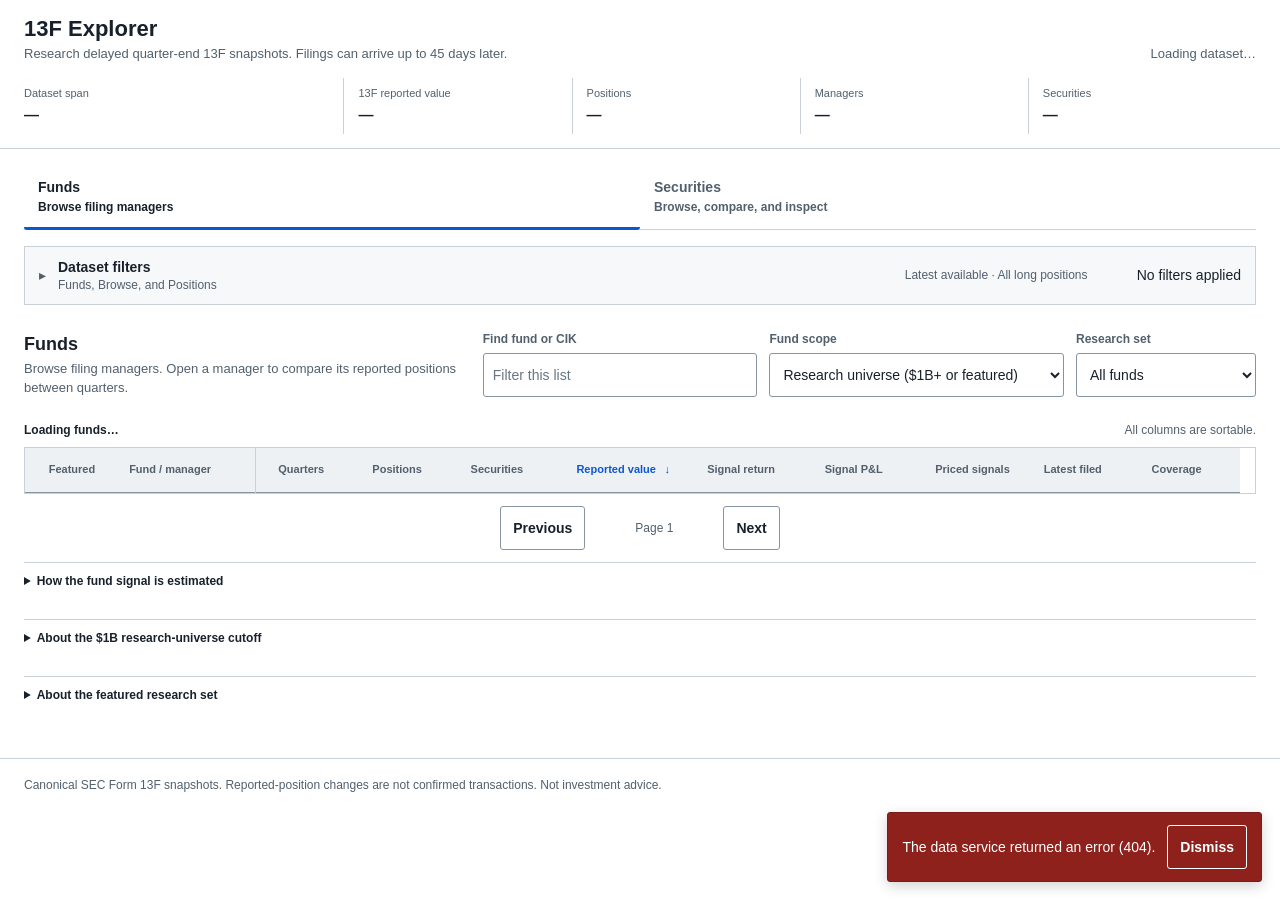
==== index.html @ 6e950f20 "Initial commit" ====
<!doctype html>
<html lang="en">
<head>
  <meta charset="utf-8">
  <meta name="viewport" content="width=device-width, initial-scale=1">
  <title>13F Explorer</title>
  <link rel="icon" href="data:image/svg+xml,%3Csvg xmlns='http://www.w3.org/2000/svg' viewBox='0 0 64 64'%3E%3Crect width='64' height='64' rx='12' fill='%231f4f46'/%3E%3Cpath d='M15 43h34M19 36l8-9 8 6 11-14' fill='none' stroke='%23fff' stroke-width='5' stroke-linecap='round' stroke-linejoin='round'/%3E%3C/svg%3E">
  <link rel="stylesheet" href="styles.css">
</head>
<body>
  <a class="skip-link" href="#mainContent">Skip to data</a>

  <header class="app-header">
    <div class="app-title">
      <div>
        <h1>13F Explorer</h1>
        <p>Research delayed quarter-end 13F snapshots. Filings can arrive up to 45 days later.</p>
      </div>
      <p id="sourceSummary" class="source-summary">Loading dataset…</p>
    </div>
    <dl class="dataset-summary" aria-label="Dataset summary">
      <div><dt>Dataset span</dt><dd id="statPeriod">—</dd></div>
      <div><dt>13F reported value</dt><dd id="statValue">—</dd></div>
      <div><dt>Positions</dt><dd id="statPositions">—</dd></div>
      <div><dt>Managers</dt><dd id="statManagers">—</dd></div>
      <div><dt>Securities</dt><dd id="statIssuers">—</dd></div>
    </dl>
  </header>

  <main id="mainContent" class="app-main" tabindex="-1">
    <nav class="view-navigation" aria-label="Data views">
      <div class="tabs primary-tabs" role="tablist" aria-label="Choose a workspace">
        <button id="tab-funds" class="active" type="button" role="tab" aria-selected="true" aria-controls="funds" data-primary-tab="funds">
          <span>Funds</span><small>Browse filing managers</small>
        </button>
        <button id="tab-securities" type="button" role="tab" aria-selected="false" aria-controls="securities" tabindex="-1" data-primary-tab="securities">
          <span>Securities</span><small>Browse, compare, and inspect</small>
        </button>
      </div>
    </nav>

    <details id="sharedFilters" class="filter-panel">
      <summary class="filter-summary">
        <span class="filter-summary-title"><strong id="filterHeading">Dataset filters</strong><small>Funds, Browse, and Positions</small></span>
        <span id="activeFilterSummary" class="filter-scope">Latest available · All long positions</span>
        <span id="activeFilterCount" class="filter-count" aria-live="polite">No filters applied</span>
      </summary>
      <div class="filter-content">
      <form id="filtersForm" aria-labelledby="filterHeading">
        <div class="primary-filter-grid">
          <label class="field search-field"><span>Search ticker, issuer, manager, CUSIP, or CIK</span><input name="q" type="search" autocomplete="off" placeholder="Search all fields"></label>
          <label class="field"><span>Reporting period</span><select name="period"><option id="latestPeriodOption" value="">Latest available quarter</option></select></label>
          <label class="field"><span>Position type</span><select name="put_call"><option value="">All reported long positions</option><option value="SHARES">Non-option (SH / PRN / other)</option><option value="PUT">Long puts</option><option value="CALL">Long calls</option></select></label>
          <div class="actions"><button class="primary" type="submit">Apply filters</button><button id="reset" type="button">Clear</button></div>
        </div>
        <details id="advancedFilters" class="advanced-filters">
          <summary>Additional filters</summary>
          <div class="advanced-filter-grid">
            <label class="field"><span>Manager</span><input name="manager" list="managerSuggestions" autocomplete="off" placeholder="Name or part of name"></label>
            <label class="field"><span>Issuer</span><input name="issuer" list="issuerSuggestions" autocomplete="off" placeholder="Name or part of name"></label>
            <datalist id="managerSuggestions"></datalist><datalist id="issuerSuggestions"></datalist>
            <label class="field"><span>CUSIP prefix</span><input name="cusip" autocomplete="off" placeholder="For example 037833"></label>
            <label class="field"><span>State / country</span><select name="state"><option value="">All locations</option></select></label>
            <label class="field"><span>Minimum position value ($)</span><input name="min_value" type="number" min="0" step="1000" inputmode="numeric" placeholder="No minimum"></label>
            <label class="field"><span>Maximum position value ($)</span><input name="max_value" type="number" min="0" step="1000" inputmode="numeric" placeholder="No maximum"></label>
          </div>
        </details>
      </form>
      <details class="data-note">
        <summary>Scope and limitations</summary>
        <p>Form 13F reports gross-long shares and options held. It omits short stock and written options. Quarterly snapshots incorporate restatements and later new-holdings amendments. Filing-table totals are reconciled to SEC summaries; discrepancies remain browseable but are excluded from complete-filing comparisons.</p>
      </details>
      </div>
    </details>

    <div class="results">
      <section id="funds" class="tab-panel active" role="tabpanel" aria-labelledby="tab-funds">
        <header class="view-header">
          <div><h2>Funds</h2><p>Browse filing managers. Open a manager to compare its reported positions between quarters.</p></div>
          <div class="local-controls">
            <label class="local-filter"><span>Find fund or CIK</span><input id="fundSearch" type="search" autocomplete="off" placeholder="Filter this list"></label>
            <label class="local-filter scope-filter"><span>Fund scope</span><select id="fundScope"><option value="research" selected>Research universe ($1B+ or featured)</option><option value="all">All filers</option></select></label>
            <label class="local-filter star-filter"><span>Research set</span><select id="fundStarFilter"><option value="all">All funds</option><option value="1">Featured only</option><option value="0">Other funds</option></select></label>
          </div>
        </header>
        <div class="table-toolbar"><p id="fundSummary" aria-live="polite">Loading funds…</p><p>All columns are sortable.</p></div>
        <div class="table-wrap" tabindex="0" role="region" aria-label="Fund directory table">
          <table>
            <caption class="sr-only">Filing managers and featured research set status matching the current filters</caption>
            <thead><tr>
              <th scope="col" class="numeric" data-fund-sort="starred" aria-sort="none"><button class="sort-button" type="button">Featured <i aria-hidden="true"></i></button></th>
              <th scope="col" class="identity-column" data-fund-sort="name" aria-sort="none"><button class="sort-button" type="button">Fund / manager <i aria-hidden="true"></i></button></th>
              <th scope="col" class="numeric" data-fund-sort="filings" aria-sort="none"><button class="sort-button" type="button">Quarters <i aria-hidden="true"></i></button></th>
              <th scope="col" class="numeric" data-fund-sort="positions" aria-sort="none"><button class="sort-button" type="button">Positions <i aria-hidden="true"></i></button></th>
              <th scope="col" class="numeric" data-fund-sort="securities" aria-sort="none"><button class="sort-button" type="button">Securities <i aria-hidden="true"></i></button></th>
              <th scope="col" class="numeric active-sort" data-fund-sort="value" aria-sort="descending"><button class="sort-button" type="button">Reported value <i aria-hidden="true">↓</i></button></th>
              <th scope="col" class="numeric" data-fund-sort="signal_return" aria-sort="none"><button class="sort-button" type="button" title="Hypothetical return across priced inferred position-change signals">Signal return <i aria-hidden="true"></i></button></th>
              <th scope="col" class="numeric" data-fund-sort="signal_pnl" aria-sort="none"><button class="sort-button" type="button" title="Hypothetical dollar result across priced inferred position-change signals">Signal P&amp;L <i aria-hidden="true"></i></button></th>
              <th scope="col" class="numeric" data-fund-sort="signal_coverage" aria-sort="none"><button class="sort-button" type="button" title="Share of eligible inferred signals with usable price data">Priced signals <i aria-hidden="true"></i></button></th>
              <th scope="col" data-fund-sort="latest" aria-sort="none"><button class="sort-button" type="button">Latest filed <i aria-hidden="true"></i></button></th>
              <th scope="col" data-fund-sort="coverage" aria-sort="none"><button class="sort-button" type="button">Coverage <i aria-hidden="true"></i></button></th>
            </tr></thead>
            <tbody id="fundsBody"></tbody>
          </table>
        </div>
        <nav class="pager" aria-label="Fund table pages"><button id="prevFundPage" type="button">Previous</button><span id="fundPageInfo" aria-live="polite">Page 1</span><button id="nextFundPage" type="button">Next</button></nav>
        <details class="data-note"><summary>How the fund signal is estimated</summary><p>The signal infers split-normalized SH-unit changes from complete adjacent-quarter 13F filings, then measures each change from the first market close strictly after its filing through one common latest daily close. Increases and new positions are treated as long exposure; reductions and exits are treated as avoided exposure versus cash. Signal return and Signal P&amp;L are hypothetical research measures—not actual performance, trade dates, sale proceeds, or cost basis—and exclude dividends and trading costs. Funds are ranked only when at least 10 signals are priced, event coverage is at least 80%, and effective bets are at least 5. <span id="fundSignalSource">Price source and latest close date load with the fund data.</span></p></details>
        <details class="data-note"><summary>About the $1B research-universe cutoff</summary><p>The default includes managers with at least $1 billion in latest disclosed 13F value plus every Featured manager. This is a browsing heuristic—not firm AUM or a quality judgment—and All filers keeps every manager available. Exact fund searches check the full directory. Obvious legacy-thousands value submissions are normalized for cutoff eligibility only; displayed Reported value remains as filed.</p></details>
        <details class="data-note"><summary>About the featured research set</summary><p>This editorial set is a research shortcut, not a performance ranking or investment advice. It combines current manager prominence and earnings from <a href="https://www.institutionalinvestor.com/article/hedge-funds/rich-list-institutional-investors-25th-annual-ranking-highest-earning-hedge" target="_blank" rel="noreferrer">Institutional Investor's 2026 Rich List</a>, scale from <a href="https://www.withintelligence.com/insights/billion-dollar-club-h1-2025/" target="_blank" rel="noreferrer">With Intelligence's H1 2025 top-AUM list</a>, and widely followed 13F equity managers from <a href="https://hedgetrace.com/learn/top-hedge-fund-managers" target="_blank" rel="noreferrer">HedgeTrace's 2026 manager list</a>. Only active filers in this local dataset were selected, and exact SEC CIKs—not fuzzy names—determine inclusion. A 13F is delayed and does not show a manager's complete strategy.</p></details>
      </section>

      <section id="securities" class="tab-panel" role="tabpanel" aria-labelledby="tab-securities" hidden>
        <header class="workspace-header">
          <div><h2>Securities</h2><p>Browse reported exposure, compare paired quarters, or inspect individual positions.</p></div>
        </header>
        <div class="workspace-tabs" role="tablist" aria-label="Choose a securities view">
          <button id="tab-overview" class="active" type="button" role="tab" aria-selected="true" aria-controls="overview" data-mode="overview">Browse</button>
          <button id="tab-netadds" type="button" role="tab" aria-selected="false" aria-controls="netadds" tabindex="-1" data-mode="netadds">Quarterly changes</button>
          <button id="tab-holdings" type="button" role="tab" aria-selected="false" aria-controls="holdings" tabindex="-1" data-mode="holdings">Positions</button>
        </div>

      <section id="overview" class="security-mode-panel active" role="tabpanel" aria-labelledby="tab-overview">
        <header class="view-header">
          <div><h3>Browse</h3><p>Compare reported securities and instruments by value. Known tickers precede names; — means unavailable.</p></div>
        </header>
        <dl class="result-summary" aria-label="Filtered result summary">
          <div><dt>13F reported value</dt><dd id="filteredValue">—</dd></div>
          <div><dt>Positions</dt><dd id="filteredPositions">—</dd></div>
          <div><dt>Managers</dt><dd id="filteredManagers">—</dd></div>
          <div><dt>Securities</dt><dd id="filteredIssuers">—</dd></div>
        </dl>
        <div class="table-toolbar"><p id="breakdownTitle">Security totals</p><p id="breakdownSummary" aria-live="polite">Loading securities…</p></div>
        <div class="table-wrap" tabindex="0" role="region" aria-label="Security totals table">
          <table>
            <caption class="sr-only">Security position totals matching the current filters</caption>
            <thead><tr>
              <th scope="col" class="identity-column" data-agg-sort="name" aria-sort="none"><button class="sort-button" type="button"><span id="aggregateNameLabel">Ticker / security</span> <i aria-hidden="true"></i></button></th>
              <th scope="col" class="numeric" data-agg-sort="positions" aria-sort="none"><button class="sort-button" type="button">Positions <i aria-hidden="true"></i></button></th>
              <th scope="col" class="numeric" data-agg-sort="managers" aria-sort="none"><button class="sort-button" type="button">Managers <i aria-hidden="true"></i></button></th>
              <th scope="col" class="numeric active-sort" data-agg-sort="value" aria-sort="descending"><button class="sort-button" type="button">Reported value <i aria-hidden="true">↓</i></button></th>
            </tr></thead>
            <tbody id="breakdownBody"></tbody>
          </table>
        </div>
        <nav class="pager" aria-label="Security totals table pages"><button id="prevAggregatePage" type="button">Previous</button><span id="aggregatePageInfo" aria-live="polite">Page 1</span><button id="nextAggregatePage" type="button">Next</button></nav>
      </section>

      <section id="netadds" class="security-mode-panel" role="tabpanel" aria-labelledby="tab-netadds" hidden>
        <header class="view-header">
          <div><h3>Quarterly changes</h3><p>Compare reported position changes across adjacent-quarter releases for managers with complete filings in both quarters.</p></div>
        </header>
        <p class="inline-caution"><strong>Not trade data:</strong> rankings use SH-unit rows; value changes include price movement, and unit changes can also reflect splits and corporate actions.</p>
        <div class="view-controls net-controls">
          <fieldset class="metric-switch wide-control"><legend>Measure quarterly change by</legend><label><input type="radio" name="netMetric" value="value" checked><span>Reported value change (includes price movement)</span></label><label><input type="radio" name="netMetric" value="portfolio"><span>Portfolio weight change</span></label><label><input type="radio" name="netMetric" value="position"><span>Change vs. prior value</span></label></fieldset>
          <label><span>Position type</span><select id="netPosition"><option value="SHARES">Shares (SH units)</option><option value="PUT">Long puts (SH units)</option><option value="CALL">Long calls (SH units)</option></select></label>
          <label class="wide-control"><span>Find ticker, stock, or CUSIP</span><input id="netSearch" type="search" autocomplete="off" placeholder="Filter the full ranking"></label>
          <label><span>Minimum fund unit-change observations (all releases)</span><input id="netActivity" type="number" min="0" step="1" inputmode="numeric" value="0"></label>
          <label><span>Minimum funds increasing units (latest)</span><input id="netMinAdding" type="number" min="0" step="1" inputmode="numeric" placeholder="No minimum"></label>
          <label><span>Maximum funds increasing units (latest)</span><input id="netMaxAdding" type="number" min="0" step="1" inputmode="numeric" placeholder="No maximum"></label>
          <label><span>Minimum funds decreasing units (latest)</span><input id="netMinCutting" type="number" min="0" step="1" inputmode="numeric" placeholder="No minimum"></label>
          <label><span>Maximum funds decreasing units (latest)</span><input id="netMaxCutting" type="number" min="0" step="1" inputmode="numeric" placeholder="No maximum"></label>
          <label><span>Minimum market cap ($)</span><input id="netMinMarketCap" type="number" min="0" step="1000000" inputmode="numeric" placeholder="No minimum"></label>
          <label><span>Maximum market cap ($)</span><input id="netMaxMarketCap" type="number" min="0" step="1000000" inputmode="numeric" placeholder="No maximum"></label>
          <button id="resetNet" type="button">Clear</button>
        </div>
        <div class="table-toolbar"><p id="netSummary" aria-live="polite">Loading quarterly changes…</p><p id="netDataNote">Complete filings in both quarters only.</p></div>
        <div class="table-wrap" tabindex="0" role="region" aria-label="Quarterly changes ranking table">
          <table>
            <caption class="sr-only">Securities ranked by reported value change, aggregate portfolio-weight change, or change relative to prior reported value across paired 13F releases</caption>
            <thead id="netHead"></thead>
            <tbody id="netBody"></tbody>
          </table>
        </div>
        <nav class="pager" aria-label="Quarterly changes table pages"><button id="prevNetPage" type="button">Previous</button><span id="netPageInfo" aria-live="polite">Page 1</span><button id="nextNetPage" type="button">Next</button></nav>
        <details class="data-note"><summary>How quarterly changes and market cap are calculated</summary><p>Each release uses the paired cohort of managers with complete filings in both adjacent quarters. Security numerators and unit-change breadth use only rows reported with the SH amount type; PRN and other amount types remain available in Positions and detail views but are excluded from this ranking. Reported value change sums signed changes in end-quarter position value and includes price movement; it is not a trade or share-count measure. Portfolio weight change measures the percentage-point change in each ranked security's share of the cohort's full reported 13F portfolio, including PRN and other positions in the denominator. Change vs. prior value divides the release's value change by its prior reported position value; a zero prior position is unavailable, while a full exit is −100%. Multi-release change is a sum for the additive value and portfolio-weight modes, and a prior-value-weighted percentage for change vs. prior value. Zero-base releases are excluded from the latter; defined exits remain included. Trend sorting uses the latest defined release less the earliest defined release and requires two defined releases. Funds increasing and decreasing count managers whose reported units rose or fell in the latest release; their filters are inclusive. Market capitalization comes from a timestamped <a href="https://www.nasdaq.com/market-activity/stocks/screener" target="_blank" rel="noreferrer">Nasdaq Stock Screener</a> snapshot matched by ticker; it is current snapshot data, not historical quarter-end market cap. Unavailable market caps display as an em dash and remain browseable unless a market-cap bound is applied. These are reported-position changes, not confirmed trades.</p></details>
      </section>

      <section id="holdings" class="security-mode-panel" role="tabpanel" aria-labelledby="tab-holdings" hidden>
        <header class="view-header"><div><h3>Positions</h3><p>Inspect every effective manager-quarter security position matching the dataset filters.</p></div></header>
        <div class="table-toolbar"><p id="rowSummary" aria-live="polite">Loading positions…</p><p>All columns are sortable.</p></div>
        <div class="table-wrap" tabindex="0" role="region" aria-label="Individual positions table">
          <table>
            <caption class="sr-only">Individual reported positions matching the current filters</caption>
            <thead><tr>
              <th scope="col" class="identity-column" data-sort="issuer" aria-sort="none"><button class="sort-button" type="button">Ticker / security <i aria-hidden="true"></i></button></th>
              <th scope="col" data-sort="class" aria-sort="none"><button class="sort-button" type="button">Class <i aria-hidden="true"></i></button></th>
              <th scope="col" data-sort="cusip" aria-sort="none"><button class="sort-button" type="button">CUSIP <i aria-hidden="true"></i></button></th>
              <th scope="col" data-sort="manager" aria-sort="none"><button class="sort-button" type="button">Fund / manager <i aria-hidden="true"></i></button></th>
              <th scope="col" data-sort="cik" aria-sort="none"><button class="sort-button" type="button">CIK <i aria-hidden="true"></i></button></th>
              <th scope="col" data-sort="period" aria-sort="none"><button class="sort-button" type="button">Period <i aria-hidden="true"></i></button></th>
              <th scope="col" data-sort="position" aria-sort="none"><button class="sort-button" type="button">Position <i aria-hidden="true"></i></button></th>
              <th scope="col" class="numeric" data-sort="shares" aria-sort="none"><button class="sort-button" type="button">Units <i aria-hidden="true"></i></button></th>
              <th scope="col" class="numeric active-sort" data-sort="value" aria-sort="descending"><button class="sort-button" type="button">Reported value <i aria-hidden="true">↓</i></button></th>
              <th scope="col" data-sort="filing_date" aria-sort="none"><button class="sort-button" type="button">Filed <i aria-hidden="true"></i></button></th>
              <th scope="col" data-sort="form" aria-sort="none"><button class="sort-button" type="button">Coverage / filing <i aria-hidden="true"></i></button></th>
            </tr></thead>
            <tbody id="holdingsBody"></tbody>
          </table>
        </div>
        <nav class="pager" aria-label="Position table pages"><button id="prevPage" type="button">Previous</button><span id="pageInfo" aria-live="polite">Page 1</span><button id="nextPage" type="button">Next</button></nav>
      </section>
      </section>

      <section id="detail" class="tab-panel" role="region" aria-labelledby="detailTitle" hidden>
        <button id="detailBack" class="back-button" type="button">Back to previous view</button>
        <header class="detail-header">
          <div><p id="detailEyebrow" class="detail-type">Detail</p><h2 id="detailTitle" tabindex="-1">—</h2><p id="detailSubtitle">—</p></div>
          <label class="local-filter"><span>Comparison quarter</span><select id="detailPeriod"></select></label>
        </header>
        <dl class="result-summary detail-summary" aria-label="Position change summary">
          <div><dt>13F reported value</dt><dd id="detailValue">—</dd></div>
          <div><dt id="detailAddedLabel">Added / new</dt><dd id="detailAdded">—</dd></div>
          <div><dt id="detailReducedLabel">Reduced / exited</dt><dd id="detailReduced">—</dd></div>
          <div><dt>Comparison</dt><dd id="detailComparison">—</dd></div>
        </dl>
        <section class="history-section" aria-labelledby="historyHeading">
          <h3 id="historyHeading">Quarterly history</h3>
          <div class="history-wrap"><table class="history-table"><caption id="detailHistoryCaption" class="sr-only">Quarterly reported value history</caption><thead><tr><th scope="col">Period</th><th scope="col" class="numeric">Reported value</th><th id="detailHistoryMetric" scope="col">Coverage / positions</th></tr></thead><tbody id="detailHistory"></tbody></table></div>
        </section>
        <div class="view-controls detail-controls">
          <label class="wide-control"><span id="detailSearchLabel">Filter</span><input id="detailSearch" type="search" autocomplete="off" placeholder="Filter results"></label>
          <label><span>Change</span><select id="detailChange"><option value="">All changes</option><option value="INCREASED">Increased</option><option value="REDUCED">Reduced</option><option value="NEW">New position</option><option value="EXITED">Exited</option><option value="UNCHANGED">Unchanged</option><option value="NOT_COMPARABLE">Not comparable</option></select></label>
          <label><span>Position type</span><select id="detailPosition"><option value="">All positions</option><option value="0">Shares / other</option><option value="1">Put</option><option value="2">Call</option></select></label>
        </div>
        <div class="table-toolbar"><p id="detailSummary" aria-live="polite">Loading changes…</p><p>All columns are sortable.</p></div>
        <div class="table-wrap" tabindex="0" role="region" aria-label="Quarter-over-quarter position changes table"><table><caption class="sr-only">Position changes for the selected fund or security</caption><thead id="detailHead"></thead><tbody id="detailBody"></tbody></table></div>
        <nav class="pager" aria-label="Detail table pages"><button id="prevDetailPage" type="button">Previous</button><span id="detailPageInfo" aria-live="polite">Page 1</span><button id="nextDetailPage" type="button">Next</button></nav>
        <details class="data-note"><summary>Comparison limitations</summary><p>Changes compare gross-long units reported at adjacent quarter ends. They are not confirmed trades. Splits, CUSIP changes, confidential treatment, partial filings, and reporting-manager changes can affect comparisons.</p></details>
      </section>
    </div>
  </main>

  <footer><p>Canonical SEC Form 13F snapshots. Reported-position changes are not confirmed transactions. Not investment advice.</p></footer>
  <div id="errorToast" role="alert" aria-live="assertive" hidden><span id="errorMessage"></span><button id="dismissError" type="button">Dismiss</button></div>
  <script src="app.js"></script>
</body>
</html>
---- styles.css ----
:root {
  color-scheme: light;
  --background: #ffffff;
  --surface: #f6f8fa;
  --surface-strong: #eef1f4;
  --text: #18212b;
  --muted: #52606d;
  --border: #c8d0d9;
  --border-strong: #8794a1;
  --accent: #0b57d0;
  --accent-surface: #eaf2ff;
  --positive: #176b3a;
  --positive-surface: #e8f5ed;
  --negative: #a12622;
  --negative-surface: #fbeceb;
  --warning: #765b00;
  --warning-surface: #fff4cc;
  --focus: #0b57d0;
}

* { box-sizing: border-box; }
[hidden] { display: none !important; }

html { overflow-x: clip; background: var(--background); }
body {
  margin: 0;
  overflow-x: clip;
  background: var(--background);
  color: var(--text);
  font: 14px/1.45 -apple-system, BlinkMacSystemFont, "Segoe UI", Roboto, Helvetica, Arial, sans-serif;
}

button, input, select { font: inherit; }
button, select { cursor: pointer; }
a { color: var(--accent); }
a:hover { text-decoration-thickness: 2px; }

:where(a, button, input, select, summary, [tabindex]):focus-visible {
  outline: 3px solid var(--focus);
  outline-offset: 2px;
}

.skip-link {
  position: fixed;
  z-index: 1000;
  top: 8px;
  left: 8px;
  translate: 0 -160%;
  padding: 9px 12px;
  border: 1px solid var(--text);
  background: var(--background);
  color: var(--text);
  font-weight: 700;
}
.skip-link:focus { translate: 0; }

.app-header { border-bottom: 1px solid var(--border); }
.app-title,
.dataset-summary,
.app-main {
  width: min(1800px, 100%);
  margin-inline: auto;
}
.app-title {
  display: flex;
  align-items: end;
  justify-content: space-between;
  gap: 24px;
  padding: 16px 24px 14px;
}
.app-title h1 { margin: 0; font-size: 22px; line-height: 1.2; }
.app-title p { margin: 3px 0 0; color: var(--muted); font-size: 13px; }
.source-summary { text-align: right; }

.dataset-summary {
  display: grid;
  grid-template-columns: minmax(220px, 1.4fr) repeat(4, minmax(120px, 1fr));
  margin-block: 0;
  padding: 0 24px 14px;
}
.dataset-summary > div {
  padding: 8px 14px;
  border-left: 1px solid var(--border);
}
.dataset-summary > div:first-child { padding-left: 0; border-left: 0; }
.dataset-summary dt,
.result-summary dt {
  color: var(--muted);
  font-size: 11px;
}
.dataset-summary dd,
.result-summary dd {
  margin: 2px 0 0;
  font-size: 15px;
  font-weight: 650;
  font-variant-numeric: tabular-nums;
}

.app-main { padding: 18px 24px 36px; }
.view-navigation { margin-bottom: 16px; border-bottom: 1px solid var(--border); }
.tabs { display: grid; grid-template-columns: repeat(2, minmax(150px, 1fr)); }
.tabs button {
  min-height: 62px;
  margin-bottom: -1px;
  padding: 10px 14px;
  border: 0;
  border-bottom: 3px solid transparent;
  background: transparent;
  color: var(--muted);
  text-align: left;
}
.tabs button:hover { background: var(--surface); color: var(--text); }
.tabs button.active {
  border-bottom-color: var(--accent);
  background: var(--background);
  color: var(--text);
}
.tabs span { display: block; font-size: 14px; font-weight: 700; }
.tabs small { display: block; margin-top: 2px; font-size: 12px; }

.filter-panel {
  margin-bottom: 22px;
  padding: 0;
  border: 1px solid var(--border);
  background: var(--surface);
}
.filter-summary {
  display: grid;
  grid-template-columns: auto minmax(170px, 1fr) minmax(220px, auto) auto;
  align-items: center;
  gap: 12px;
  min-height: 54px;
  padding: 10px 14px;
  cursor: pointer;
  list-style: none;
}
.filter-summary::-webkit-details-marker { display: none; }
.filter-summary::marker { content: ""; }
.filter-summary::before { content: "▸"; color: var(--muted); font-size: 14px; }
.filter-panel[open] > .filter-summary::before { content: "▾"; }
.filter-panel[open] > .filter-summary { border-bottom: 1px solid var(--border); }
.filter-summary-title { display: flex; flex-direction: column; min-width: 0; }
.filter-summary-title strong { font-size: 14px; }
.filter-summary-title small,
.filter-scope { color: var(--muted); font-size: 12px; }
.filter-scope { overflow: hidden; text-overflow: ellipsis; white-space: nowrap; }
.filter-content { padding: 14px; }
.panel-heading,
.view-header,
.detail-header,
.table-toolbar {
  display: flex;
  align-items: end;
  justify-content: space-between;
  gap: 24px;
}
.compact-heading { align-items: center; margin-bottom: 12px; }
.panel-heading h2,
.view-header h2,
.view-header h3,
.workspace-header h2,
.detail-header h2 { margin: 0; font-size: 18px; line-height: 1.3; }
.panel-heading p,
.view-header p,
.workspace-header p,
.detail-header p { margin: 3px 0 0; color: var(--muted); font-size: 13px; }
.filter-count { white-space: nowrap; }

.primary-filter-grid {
  display: grid;
  grid-template-columns: minmax(260px, 2fr) minmax(175px, .85fr) minmax(190px, 1fr) auto;
  align-items: end;
  gap: 12px;
}
.advanced-filter-grid {
  display: grid;
  grid-template-columns: repeat(3, minmax(180px, 1fr));
  gap: 12px;
  padding-top: 12px;
}
.field,
.local-filter,
.view-controls > label { display: block; min-width: 0; }
.field > span,
.local-filter > span,
.view-controls label > span,
.metric-switch legend {
  display: block;
  margin-bottom: 5px;
  color: var(--muted);
  font-size: 12px;
  font-weight: 600;
}
input,
select {
  width: 100%;
  min-height: 44px;
  padding: 7px 9px;
  border: 1px solid var(--border-strong);
  border-radius: 3px;
  background: var(--background);
  color: var(--text);
}
input::placeholder { color: #687684; opacity: 1; }
.actions { display: flex; gap: 8px; }
button {
  min-height: 44px;
  padding: 7px 12px;
  border: 1px solid var(--border-strong);
  border-radius: 3px;
  background: var(--background);
  color: var(--text);
  font-weight: 600;
}
button:hover:not(:disabled) { border-color: var(--text); background: var(--surface-strong); }
button.primary { border-color: var(--accent); background: var(--accent); color: #fff; }
button.primary:hover { background: #0848ad; }
button:disabled { cursor: not-allowed; opacity: .48; }

.advanced-filters,
.data-note { margin-top: 12px; border-top: 1px solid var(--border); }
.advanced-filters summary,
.data-note summary {
  width: fit-content;
  min-height: 44px;
  padding: 10px 0 0;
  color: var(--text);
  cursor: pointer;
  font-size: 12px;
  font-weight: 650;
}
.data-note p { max-width: 1000px; margin: 8px 0 0; color: var(--muted); font-size: 12px; }

.results { min-width: 0; }
.tab-panel,
.security-mode-panel { min-width: 0; overflow-x: clip; contain: paint; }
.workspace-header { margin: 4px 0 12px; }
.workspace-tabs {
  display: grid;
  grid-template-columns: repeat(3, minmax(140px, 1fr));
  margin-bottom: 18px;
  border-bottom: 1px solid var(--border);
}
.workspace-tabs button {
  margin-bottom: -1px;
  border: 0;
  border-bottom: 3px solid transparent;
  border-radius: 0;
  background: transparent;
  color: var(--muted);
}
.workspace-tabs button:hover { background: var(--surface); color: var(--text); }
.workspace-tabs button.active { border-bottom-color: var(--accent); color: var(--text); }
.view-header { margin: 4px 0 16px; }
.inline-caution {
  margin: -6px 0 14px;
  padding: 9px 11px;
  border-left: 3px solid var(--warning);
  background: var(--warning-surface);
  color: var(--text);
  font-size: 12px;
}
.view-header > div:first-child,
.detail-header > div:first-child { min-width: 0; }
.local-filter { width: min(340px, 42%); flex: 0 0 auto; }
.local-controls { display: flex; flex: 0 1 960px; flex-wrap: wrap; align-items: end; justify-content: end; gap: 12px; }
.local-controls .local-filter { width: auto; flex: 1 1 260px; }
.local-controls .star-filter { flex: 0 0 180px; }
.local-controls .scope-filter { flex: 1 1 280px; }

.result-summary {
  display: grid;
  grid-template-columns: repeat(4, minmax(120px, 1fr));
  margin: 0 0 16px;
  border: 1px solid var(--border);
  background: var(--surface);
}
.result-summary > div { padding: 10px 12px; border-left: 1px solid var(--border); }
.result-summary > div:first-child { border-left: 0; }

.table-toolbar { align-items: center; min-height: 34px; margin-top: 10px; }
.table-toolbar p { margin: 0; color: var(--muted); font-size: 12px; }
.table-toolbar p:first-child { color: var(--text); font-weight: 650; }
.table-toolbar p.comparison-warning { color: var(--warning); }
.table-wrap {
  max-height: min(68vh, 820px);
  overflow: auto;
  border: 1px solid var(--border);
  background: var(--background);
  scrollbar-gutter: stable;
}
.table-wrap:focus-visible { outline-offset: 3px; }
table {
  width: 100%;
  border-collapse: separate;
  border-spacing: 0;
  white-space: nowrap;
  font-size: 12px;
}
th,
td {
  padding: 9px 10px;
  border-bottom: 1px solid #dfe4e8;
  text-align: left;
  vertical-align: top;
}
thead th {
  position: sticky;
  z-index: 2;
  top: 0;
  padding: 0;
  border-bottom: 1px solid var(--border-strong);
  background: var(--surface-strong);
  color: var(--muted);
  font-size: 11px;
  font-weight: 650;
}
tbody tr:nth-child(even) { background: #fafbfc; }
tbody tr:hover { background: var(--accent-surface); }
tbody tr:last-child td { border-bottom: 0; }
.numeric { text-align: right; font-variant-numeric: tabular-nums; }
th.numeric .sort-button { justify-content: flex-end; text-align: right; }
.sort-button {
  display: flex;
  align-items: center;
  gap: 5px;
  width: 100%;
  min-height: 44px;
  padding: 8px 10px;
  border: 0;
  border-radius: 0;
  background: transparent;
  color: inherit;
  font-size: inherit;
  font-weight: inherit;
  white-space: nowrap;
}
.sort-button:hover { background: #e2e7ec; }
th.active-sort { color: var(--accent); }
.sort-button i { min-width: 9px; font-style: normal; }

.identity-column {
  position: sticky;
  z-index: 1;
  left: 0;
  max-width: 360px;
  background: var(--background);
  box-shadow: 1px 0 0 var(--border);
}
thead .identity-column {
  z-index: 4;
  background: var(--surface-strong);
}
tbody tr:nth-child(even) > .identity-column { background: #fafbfc; }
tbody tr:hover > .identity-column { background: var(--accent-surface); }

.cell-main { max-width: 300px; overflow: hidden; text-overflow: ellipsis; font-weight: 650; }
.cell-sub { margin-top: 3px; color: var(--muted); font-size: 11px; }
.group-link {
  display: inline-flex;
  align-items: center;
  max-width: 340px;
  min-height: 44px;
  overflow: hidden;
  padding: 0;
  border: 0;
  background: transparent;
  color: var(--accent);
  font: inherit;
  font-weight: 600;
  text-align: left;
  text-decoration: underline;
  text-decoration-color: transparent;
  text-overflow: ellipsis;
  white-space: nowrap;
}
.group-link:hover { background: transparent; text-decoration-color: currentColor; }
.fund-star { display: inline-block; flex: 0 0 auto; margin-right: 6px; color: var(--warning); font-size: 16px; line-height: 1; }
.fund-star.unstarred { margin-right: 0; color: var(--muted); }
.star-cell { min-width: 58px; }
.ticker-symbol {
  display: inline-block;
  min-width: 44px;
  color: var(--text);
  font-family: ui-monospace, SFMono-Regular, Menlo, Consolas, monospace;
  font-size: 11px;
  font-weight: 750;
}
.ticker-missing { color: var(--muted); font-weight: 500; }
.ticker-separator { margin-inline: 7px; color: var(--muted); }

.coverage,
.change-badge,
.badge {
  display: inline-block;
  padding: 2px 5px;
  border: 1px solid var(--border);
  border-radius: 2px;
  background: var(--surface);
  color: var(--text);
  font-size: 10px;
  font-weight: 650;
}
.coverage-complete { border-color: transparent; background: transparent; color: var(--muted); }
.coverage-notice,
.coverage-partial,
.coverage-inferred,
.coverage-mixed,
.coverage-missing,
.coverage-unknown,
.change-not_comparable { border-color: #d6bc63; background: var(--warning-surface); color: var(--warning); }
.change-increased,
.change-new { border-color: #91c8a6; background: var(--positive-surface); color: var(--positive); }
.change-reduced,
.change-exited,
.badge.put { border-color: #dfa4a1; background: var(--negative-surface); color: var(--negative); }
.change-unknown { color: var(--muted); }
.coverage-inline {
  display: inline-flex;
  flex-wrap: wrap;
  align-items: center;
  gap: 4px 7px;
}
.cell-sub.coverage-inline { display: flex; }
.positive { color: var(--positive); }
.negative { color: var(--negative); }
.net-score { font-weight: 750; }

.pager {
  display: flex;
  align-items: center;
  justify-content: center;
  gap: 14px;
  margin-top: 12px;
}
.pager span { min-width: 110px; color: var(--muted); font-size: 12px; text-align: center; }

.view-controls {
  display: grid;
  grid-template-columns: repeat(4, minmax(150px, 1fr)) auto;
  align-items: end;
  gap: 12px;
  margin: 12px 0 16px;
  padding: 12px;
  border: 1px solid var(--border);
  background: var(--surface);
}
.view-controls .wide-control { grid-column: span 2; }
.metric-switch { display: flex; flex-wrap: wrap; gap: 7px 14px; min-width: 0; margin: 0; padding: 0; border: 0; }
.metric-switch legend { width: 100%; }
.metric-switch label { display: inline-flex; align-items: center; gap: 7px; min-height: 44px; cursor: pointer; }
.metric-switch input { width: 20px; min-height: 20px; margin: 0; }
.metric-switch label > span { margin: 0; color: var(--text); font-size: 12px; font-weight: 500; }

.mini-chart { display: block; width: 92px; height: 34px; }
.mini-chart .axis { stroke: var(--border-strong); stroke-width: 1; }
.mini-chart .positive-bar { fill: var(--positive); }
.mini-chart .negative-bar { fill: var(--negative); }
.mini-chart .zero-bar { fill: var(--border-strong); }

.loading {
  padding: 30px 16px;
  color: var(--muted);
  text-align: center;
}

.back-button { margin: 0 0 14px; }
.detail-header { margin-bottom: 16px; }
.detail-type { font-weight: 650; }
.detail-header h2 { max-width: 1000px; font-size: 22px; }
.detail-summary { margin-bottom: 18px; }
.history-section { margin: 18px 0; }
.history-section h3 { margin: 0 0 8px; font-size: 14px; }
.history-wrap { max-width: 640px; border: 1px solid var(--border); }
.history-table { white-space: normal; }
.history-table thead th { padding: 7px 9px; }
.history-table td { padding: 7px 9px; }

#errorToast {
  position: fixed;
  z-index: 100;
  right: 18px;
  bottom: 18px;
  max-width: min(440px, calc(100vw - 36px));
  padding: 12px 14px;
  border: 1px solid #771c19;
  border-radius: 3px;
  background: #8f211d;
  color: #fff;
  box-shadow: 0 4px 14px rgb(0 0 0 / 18%);
}
#errorToast { display: flex; align-items: center; gap: 12px; }
#errorToast button { flex: 0 0 auto; border-color: #fff; background: transparent; color: #fff; }

.sr-only {
  position: absolute;
  width: 1px;
  height: 1px;
  padding: 0;
  margin: -1px;
  overflow: hidden;
  clip: rect(0, 0, 0, 0);
  white-space: nowrap;
  border: 0;
}

footer {
  padding: 18px 24px;
  border-top: 1px solid var(--border);
  color: var(--muted);
  font-size: 12px;
}
footer p { width: min(1752px, 100%); margin: 0 auto; }

@media (max-width: 1050px) {
  .primary-filter-grid { grid-template-columns: minmax(250px, 2fr) repeat(2, minmax(170px, 1fr)); }
  .primary-filter-grid .actions { grid-column: 1 / -1; }
  .view-controls { grid-template-columns: repeat(3, minmax(150px, 1fr)); }
}

@media (max-width: 760px) {
  .app-title { align-items: start; }
  .dataset-summary { grid-template-columns: repeat(3, 1fr); gap: 1px; }
  .dataset-summary > div { padding: 7px 10px; border-left: 0; }
  .dataset-summary > div:first-child { grid-column: 1 / -1; }
  .tabs { grid-template-columns: 1fr 1fr; }
  .tabs button { border-bottom: 1px solid var(--border); }
  .tabs button.active { border-bottom: 3px solid var(--accent); }
  .primary-filter-grid,
  .advanced-filter-grid,
  .view-controls { grid-template-columns: 1fr 1fr; }
  .search-field,
  .view-controls .wide-control { grid-column: 1 / -1; }
  .panel-heading,
  .view-header,
  .workspace-header,
  .detail-header,
  .table-toolbar { align-items: start; flex-direction: column; gap: 8px; }
  .local-filter { width: 100%; }
  .local-controls { width: 100%; flex: 1 1 auto; justify-content: stretch; }
  .result-summary { grid-template-columns: 1fr 1fr; }
  .result-summary > div:nth-child(odd) { border-left: 0; }
  .result-summary > div:nth-child(n + 3) { border-top: 1px solid var(--border); }
  .table-toolbar p:last-child::after { content: " Scroll horizontally for additional columns."; }
  .identity-column { max-width: min(72vw, 300px); }
}

@media (max-width: 480px) {
  .app-title { display: block; padding: 14px 14px 10px; }
  .source-summary { margin-top: 8px !important; text-align: left; }
  .dataset-summary { padding: 0 14px 10px; grid-template-columns: 1fr 1fr; }
  .dataset-summary > div:first-child { grid-column: 1 / -1; }
  .app-main { padding: 12px 14px 28px; }
  .tabs small { font-size: 11px; }
  .workspace-tabs { grid-template-columns: repeat(3, minmax(0, 1fr)); }
  .workspace-tabs button { padding-inline: 6px; }
  .filter-summary { grid-template-columns: auto 1fr auto; gap: 8px; padding: 10px 12px; }
  .filter-summary-title { grid-column: 2; }
  .filter-scope { grid-column: 2 / -1; white-space: normal; }
  .filter-count { grid-column: 3; grid-row: 1; }
  .filter-content { padding: 12px; }
  .primary-filter-grid,
  .advanced-filter-grid,
  .view-controls { grid-template-columns: 1fr; }
  .search-field,
  .view-controls .wide-control { grid-column: 1; }
  .local-controls { display: grid; grid-template-columns: 1fr; }
  .local-controls .local-filter,
  .local-controls .star-filter,
  .local-controls .scope-filter { width: 100%; }
  .actions > * { flex: 1; }
  .result-summary { grid-template-columns: 1fr; }
  .result-summary > div { border-top: 1px solid var(--border); border-left: 0; }
  .result-summary > div:first-child { border-top: 0; }
  .table-wrap { max-height: 62vh; }
  .pager { justify-content: space-between; }
  .pager span { min-width: 0; }
}

@media (prefers-reduced-motion: reduce) {
  *, *::before, *::after { scroll-behavior: auto !important; }
}
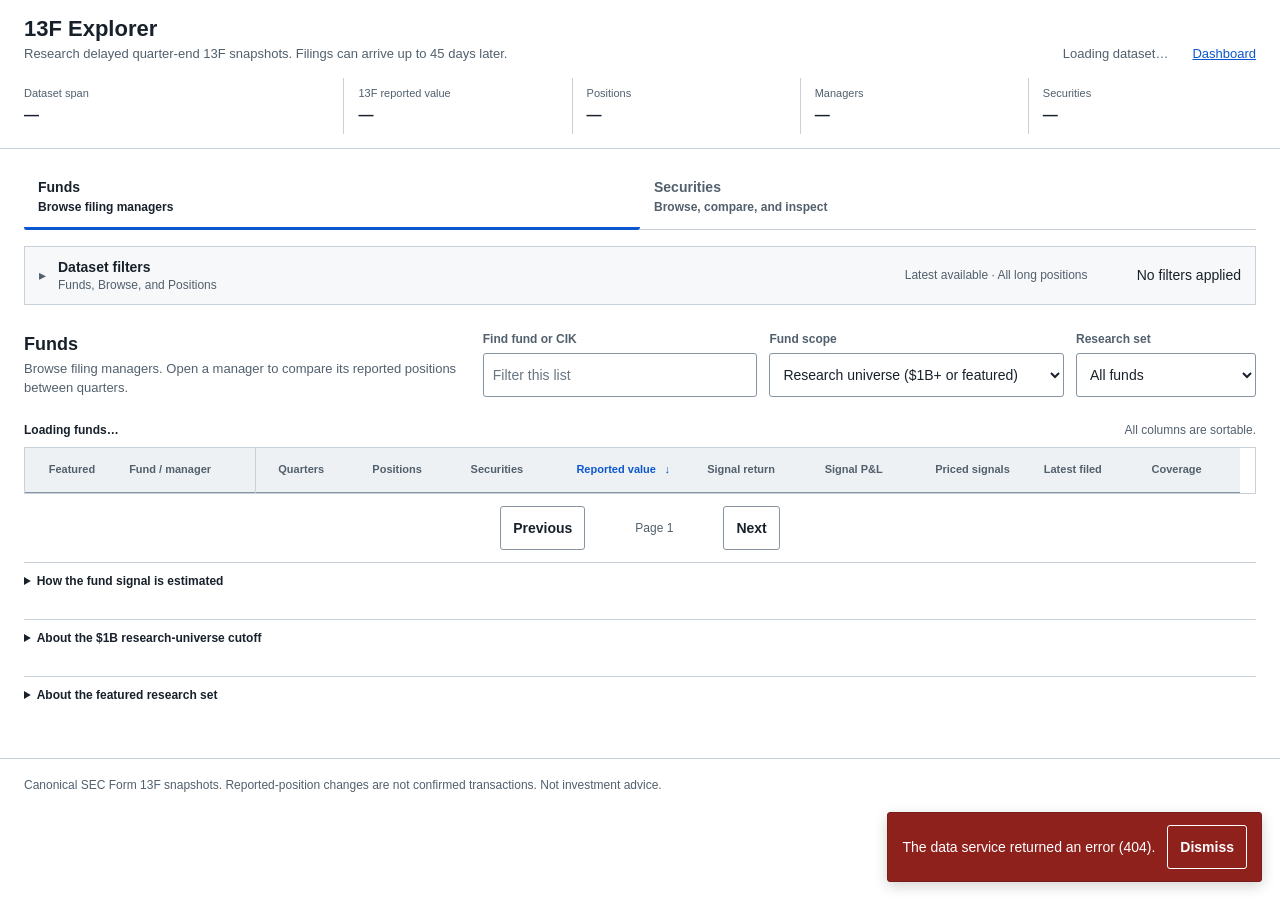
==== commit 2cba10c0: "Add dashboard and Docker deployment" ====
--- a/index.html
+++ b/index.html
@@ -5,7 +5,7 @@
   <meta name="viewport" content="width=device-width, initial-scale=1">
   <title>13F Explorer</title>
   <link rel="icon" href="data:image/svg+xml,%3Csvg xmlns='http://www.w3.org/2000/svg' viewBox='0 0 64 64'%3E%3Crect width='64' height='64' rx='12' fill='%231f4f46'/%3E%3Cpath d='M15 43h34M19 36l8-9 8 6 11-14' fill='none' stroke='%23fff' stroke-width='5' stroke-linecap='round' stroke-linejoin='round'/%3E%3C/svg%3E">
-  <link rel="stylesheet" href="styles.css">
+  <link rel="stylesheet" href="/styles.css">
 </head>
 <body>
   <a class="skip-link" href="#mainContent">Skip to data</a>
@@ -17,6 +17,7 @@
         <p>Research delayed quarter-end 13F snapshots. Filings can arrive up to 45 days later.</p>
       </div>
       <p id="sourceSummary" class="source-summary">Loading dataset…</p>
+      <a class="dashboard-link" href="/dashboard">Dashboard</a>
     </div>
     <dl class="dataset-summary" aria-label="Dataset summary">
       <div><dt>Dataset span</dt><dd id="statPeriod">—</dd></div>
@@ -232,6 +233,6 @@
 
   <footer><p>Canonical SEC Form 13F snapshots. Reported-position changes are not confirmed transactions. Not investment advice.</p></footer>
   <div id="errorToast" role="alert" aria-live="assertive" hidden><span id="errorMessage"></span><button id="dismissError" type="button">Dismiss</button></div>
-  <script src="app.js"></script>
+  <script src="/app.js"></script>
 </body>
 </html>
--- a/styles.css
+++ b/styles.css
@@ -71,6 +71,8 @@
 .app-title h1 { margin: 0; font-size: 22px; line-height: 1.2; }
 .app-title p { margin: 3px 0 0; color: var(--muted); font-size: 13px; }
 .source-summary { text-align: right; }
+.app-title .source-summary { margin-left: auto; }
+.app-title .dashboard-link { flex: none; font-size: 13px; white-space: nowrap; }
 
 .dataset-summary {
   display: grid;
